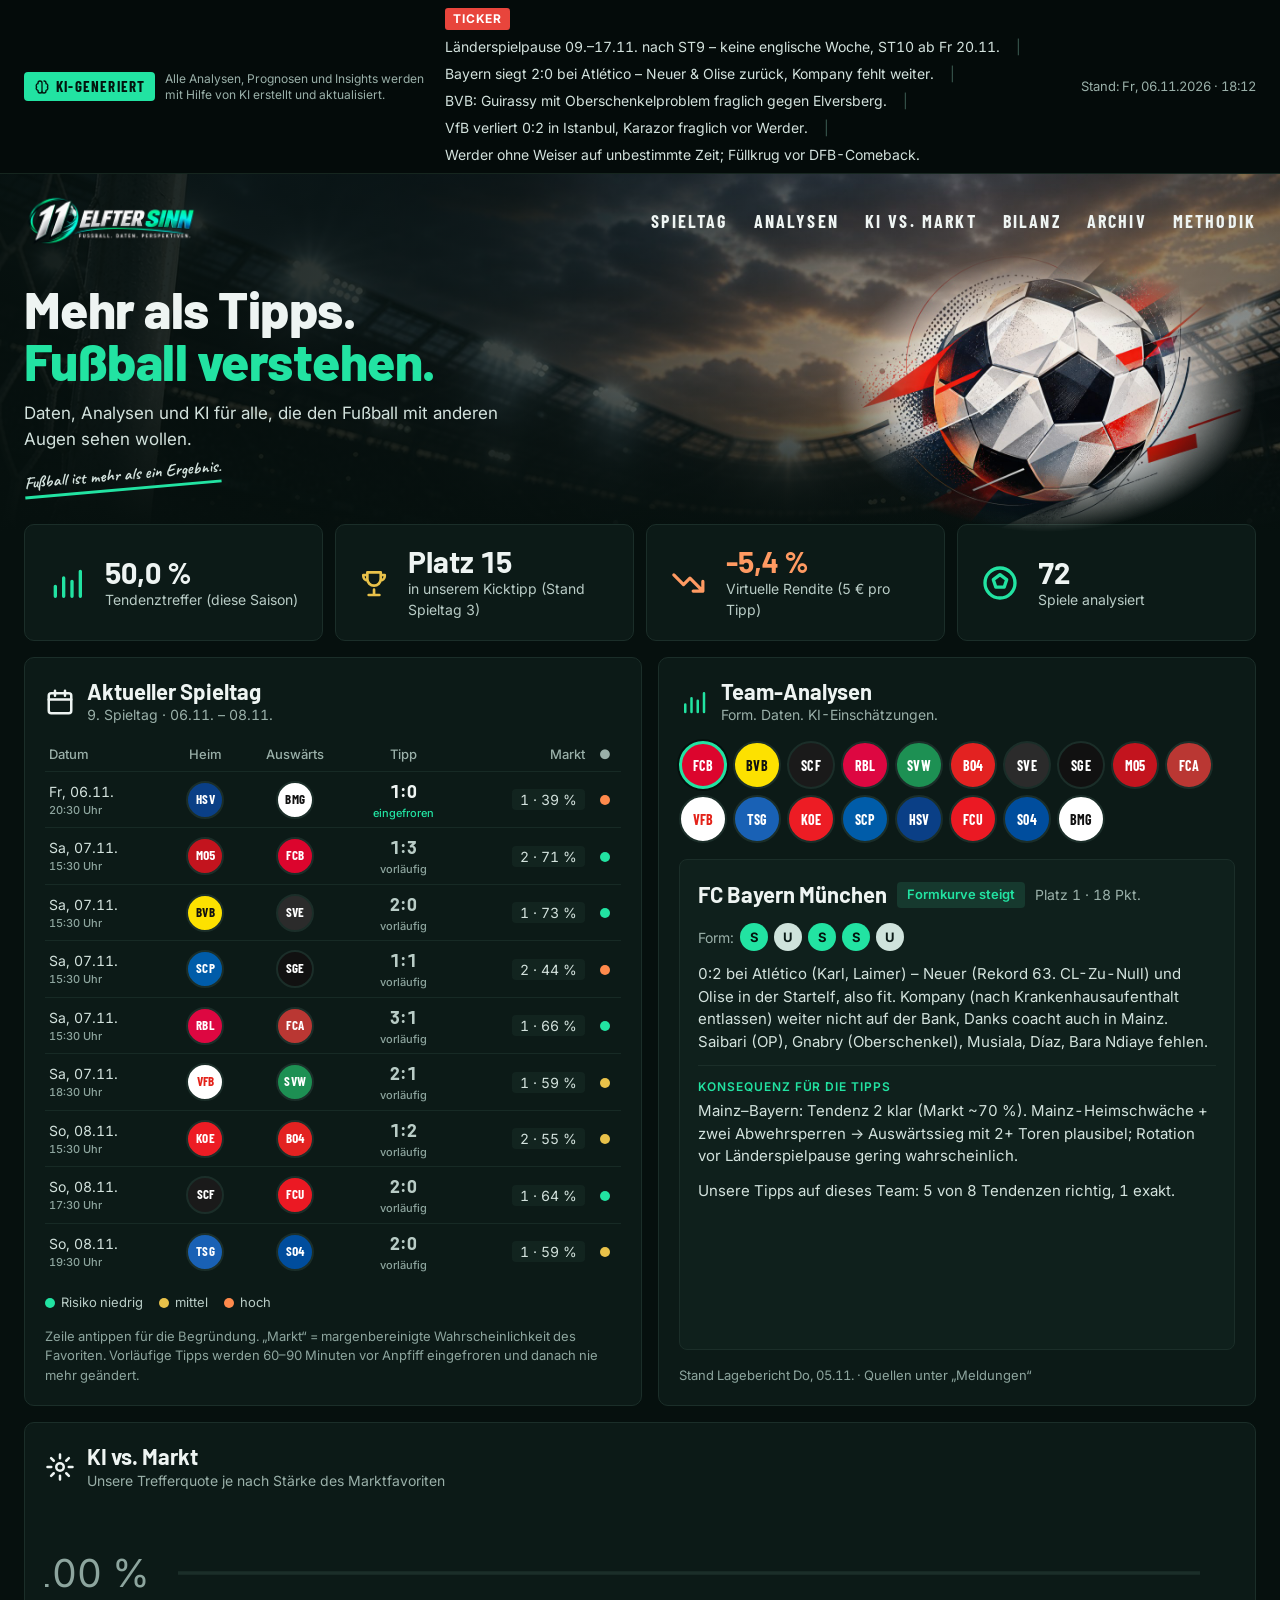
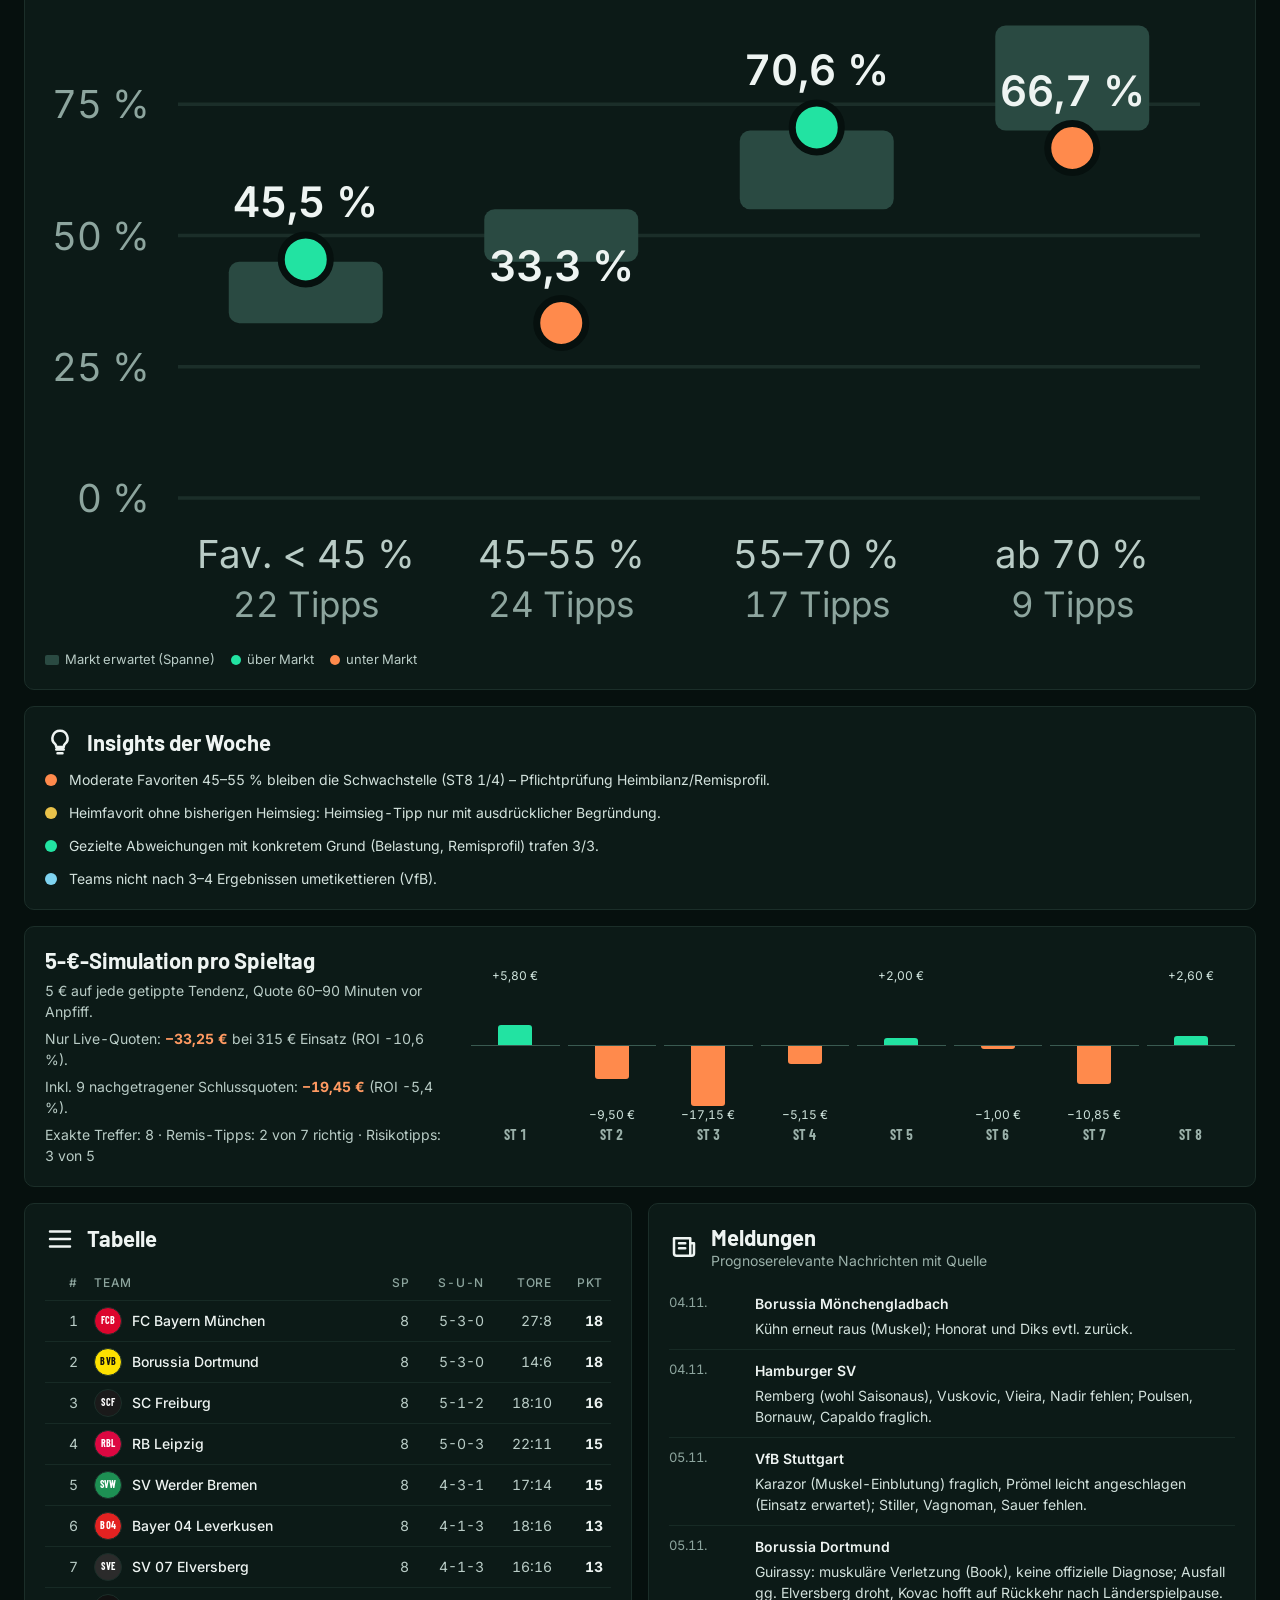
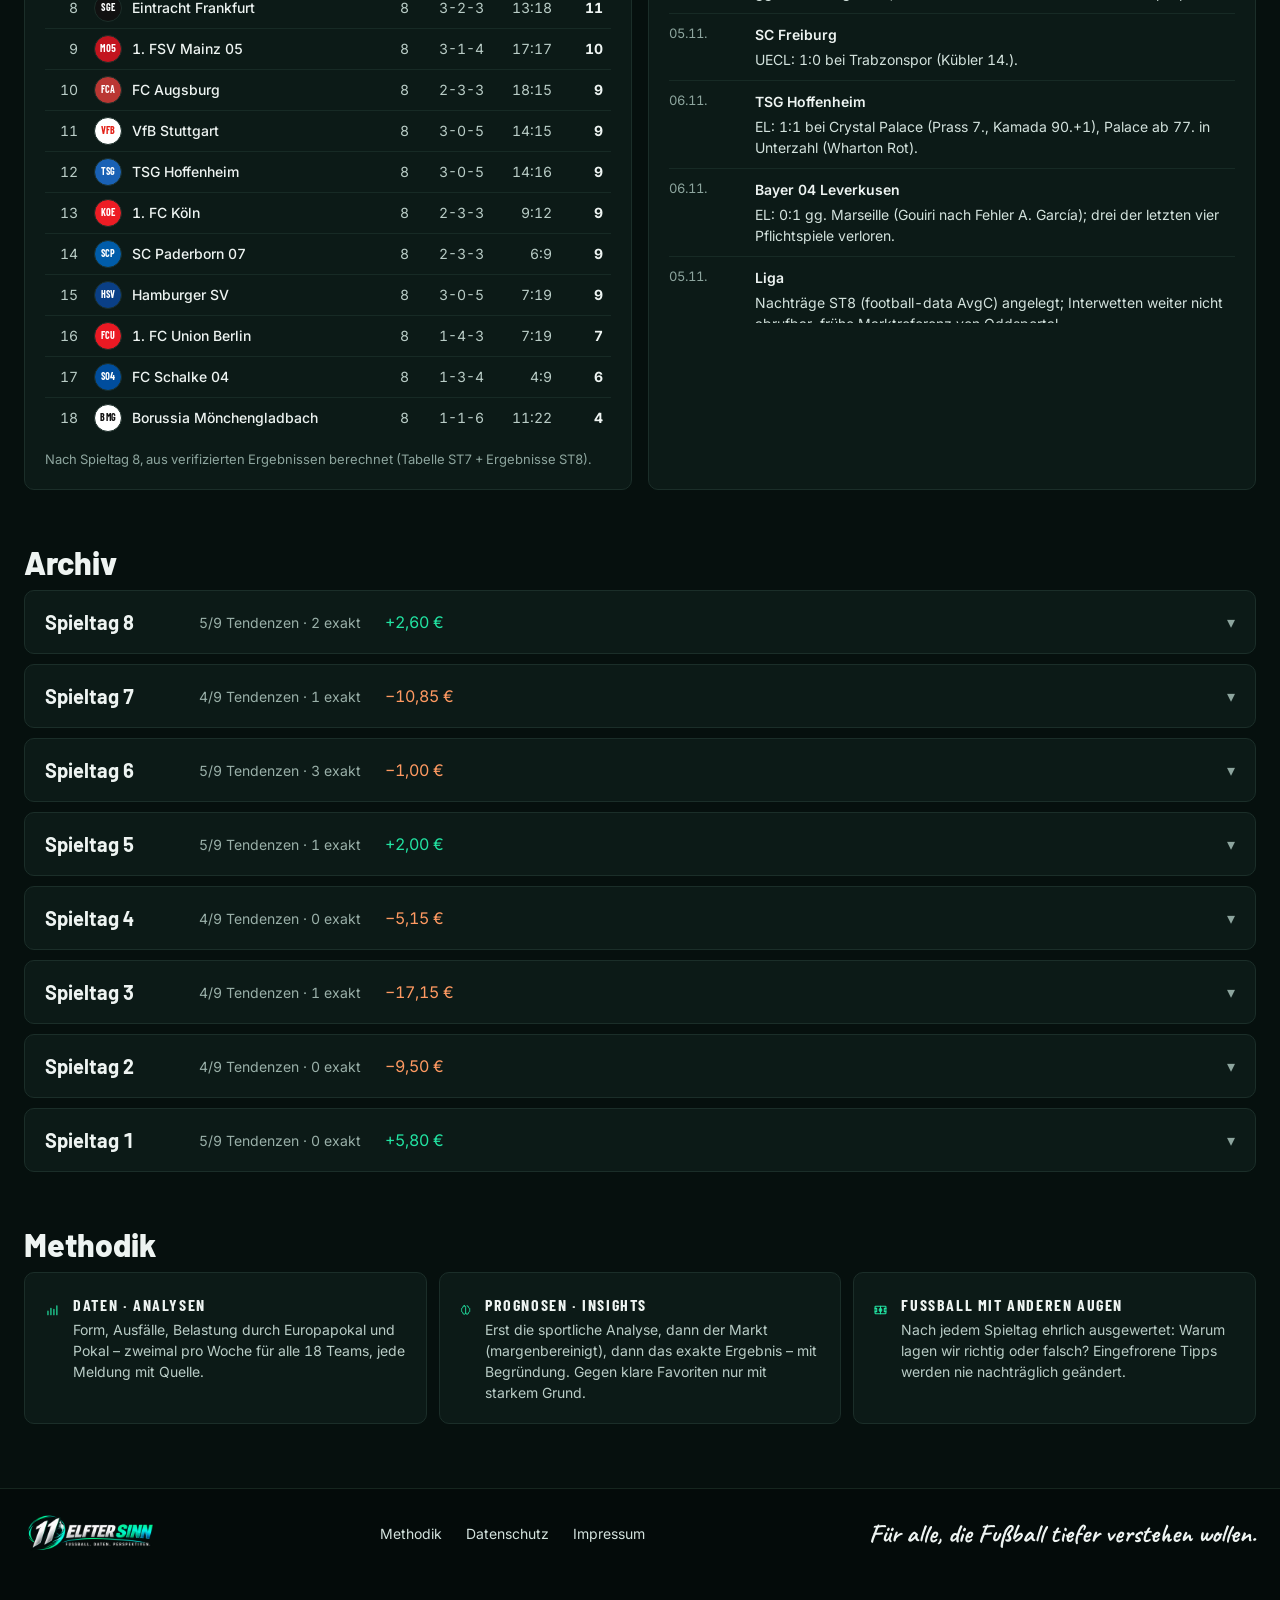
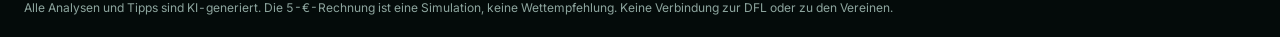
==== index.html @ 56cbcf33 "ELFTER SINN: erste Version der Webseite Statische Seite (index.html, css, js, assets), lädt data/akt" ====
<!doctype html>
<html lang="de">
<head>
  <meta charset="utf-8">
  <meta name="viewport" content="width=device-width, initial-scale=1">
  <title>ELFTER SINN – Fußball. Daten. Perspektiven.</title>
  <meta name="description" content="KI-Tipps für die Bundesliga mit offener Bilanz: sportliche Analyse, Marktcheck, ehrliche Auswertung nach jedem Spieltag.">
  <meta property="og:title" content="ELFTER SINN – Fußball. Daten. Perspektiven.">
  <meta property="og:description" content="Mehr als Tipps. Fußball verstehen.">
  <meta property="og:image" content="https://elftersinn.de/assets/header.jpg">
  <meta name="theme-color" content="#06100E">
  <link rel="icon" href="assets/icon.png">
  <link rel="preconnect" href="https://fonts.googleapis.com">
  <link rel="preconnect" href="https://fonts.gstatic.com" crossorigin>
  <link href="https://fonts.googleapis.com/css2?family=Barlow:wght@600;700;800&family=Barlow+Condensed:wght@600;700&family=Caveat:wght@700&family=Inter:wght@400;500;600;700&display=swap" rel="stylesheet">
  <link rel="stylesheet" href="css/style.css">
</head>
<body>

<div class="topbar">
  <div class="wrap">
    <div class="ki-badge">
      <b><svg width="16" height="16" viewBox="0 0 24 24" fill="none" stroke="currentColor" stroke-width="2" stroke-linecap="round" stroke-linejoin="round" aria-hidden="true"><path d="M9 3a3 3 0 0 0-3 3v1a3 3 0 0 0-2 5 3 3 0 0 0 2 5v1a3 3 0 0 0 6 0V6a3 3 0 0 0-3-3zM15 3a3 3 0 0 1 3 3v1a3 3 0 0 1 2 5 3 3 0 0 1-2 5v1a3 3 0 0 1-6 0"/></svg>KI-GENERIERT</b>
      <span>Alle Analysen, Prognosen und Insights werden mit Hilfe von KI erstellt und aktualisiert.</span>
    </div>
    <div class="ticker" id="ticker" aria-label="Ticker"><span class="ticker-label">TICKER</span></div>
    <span class="stand" id="stand"></span>
  </div>
</div>

<header class="hero" id="top">
  <div class="wrap">
    <div class="hero-top">
      <a href="#top" aria-label="ELFTER SINN Startseite"><img src="assets/logo.png" alt="ELFTER SINN – Fußball. Daten. Perspektiven." width="174" height="58"></a>
      <nav class="mainnav" aria-label="Hauptnavigation">
        <a href="#spieltag">SPIELTAG</a>
        <a href="#teams">ANALYSEN</a>
        <a href="#markt">KI VS. MARKT</a>
        <a href="#bilanz">BILANZ</a>
        <a href="#archiv">ARCHIV</a>
        <a href="#methode">METHODIK</a>
      </nav>
    </div>
    <div class="hero-main">
      <div class="hero-copy">
        <h1>Mehr als Tipps.<br><span>Fußball verstehen.</span></h1>
        <p>Daten, Analysen und KI für alle, die den Fußball mit anderen Augen sehen wollen.</p>
        <p class="hand">Fußball ist mehr als ein Ergebnis.</p>
      </div>
      <div class="hero-ball"><img src="assets/ball.jpg" alt="" width="420" height="280"></div>
    </div>
  </div>
</header>

<main class="wrap" id="app">
  <p class="loading">Daten werden geladen …</p>
</main>

<footer>
  <div class="wrap">
    <img src="assets/logo.png" alt="ELFTER SINN" width="132" height="44">
    <nav aria-label="Rechtliches">
      <a href="#methode">Methodik</a>
      <a href="datenschutz.html">Datenschutz</a>
      <a href="impressum.html">Impressum</a>
    </nav>
    <span class="claim">Für alle, die Fußball tiefer verstehen wollen.</span>
  </div>
  <div class="wrap disc">Alle Analysen und Tipps sind KI-generiert. Die 5-€-Rechnung ist eine Simulation, keine Wettempfehlung. Keine Verbindung zur DFL oder zu den Vereinen.</div>
</footer>

<script src="js/app.js"></script>
</body>
</html>
---- css/style.css ----
/* ELFTER SINN – Stylesheet */
:root {
  --bg: #06100E;
  --bg-deep: #040B0A;
  --panel: #0C1A17;
  --panel-2: #0F201C;
  --line: #1B2E29;
  --line-soft: #172A25;
  --text: #EEF4F2;
  --text-2: #D3E2DD;
  --text-3: #B9CCC6;
  --muted: #8DA59E;
  --mint: #22E3A2;
  --mint-soft: #7CF2CB;
  --orange: #FF9A62;
  --orange-bar: #FF8A4C;
  --gold: #E9C24A;
  --red: #E8453C;
  --radius: 10px;
  --max: 1360px;
  --f-display: "Barlow", system-ui, sans-serif;
  --f-cond: "Barlow Condensed", "Arial Narrow", sans-serif;
  --f-hand: "Caveat", cursive;
  --f-body: "Inter", system-ui, sans-serif;
}

* { box-sizing: border-box; }
html { scroll-behavior: smooth; }
body {
  margin: 0; background: var(--bg); color: var(--text);
  font-family: var(--f-body); font-size: 16px; line-height: 1.5;
  font-variant-numeric: tabular-nums;
  -webkit-font-smoothing: antialiased;
}
a { color: var(--mint); text-decoration: none; }
a:hover { color: var(--mint-soft); }
a:focus-visible, button:focus-visible { outline: 2px solid var(--mint); outline-offset: 2px; border-radius: 4px; }
img { max-width: 100%; }
.wrap { max-width: var(--max); margin: 0 auto; padding: 0 24px; }
.sr-only { position: absolute; width: 1px; height: 1px; overflow: hidden; clip: rect(0 0 0 0); white-space: nowrap; }

/* Top bar */
.topbar { background: var(--bg-deep); border-bottom: 1px solid #16261F; }
.topbar .wrap { padding-top: 8px; padding-bottom: 8px; display: flex; flex-wrap: wrap; align-items: center; gap: 10px 20px; }
.ki-badge { display: flex; align-items: center; gap: 10px; }
.ki-badge b { display: flex; align-items: center; gap: 6px; background: var(--mint); color: #03130D; font-family: var(--f-cond); font-weight: 700; font-size: 15px; letter-spacing: .08em; padding: 3px 10px; border-radius: 4px; }
.ki-badge span { font-size: 12px; color: #9AB0A9; max-width: 260px; line-height: 1.3; }
.ticker { flex: 1 1 500px; min-width: 0; display: flex; flex-wrap: wrap; align-items: center; gap: 6px 16px; font-size: 14px; color: var(--text-2); }
.ticker-label { background: var(--red); color: #fff; font-weight: 700; font-size: 12px; letter-spacing: .06em; padding: 2px 8px; border-radius: 3px; }
.ticker .sep { color: #3A5A51; }
.stand { font-size: 13px; color: #9AB0A9; }

/* Hero */
.hero {
  background-image:
    linear-gradient(90deg, rgba(6,16,14,.95) 0%, rgba(6,16,14,.78) 40%, rgba(6,16,14,.35) 75%, rgba(6,16,14,.5) 100%),
    linear-gradient(0deg, #06100E 0%, rgba(6,16,14,0) 45%),
    url("../assets/header.jpg");
  background-size: cover; background-position: center 35%;
}
.hero .wrap { padding-top: 18px; padding-bottom: 28px; display: flex; flex-direction: column; gap: 20px; }
.hero-top { display: flex; flex-wrap: wrap; justify-content: space-between; align-items: center; gap: 16px; }
.hero-top img { height: 58px; width: auto; display: block; }
.mainnav { display: flex; flex-wrap: wrap; gap: 4px 26px; font-family: var(--f-cond); font-weight: 700; font-size: 18px; letter-spacing: .12em; }
.mainnav a { color: var(--text); padding: 10px 0; }
.mainnav a:hover { color: var(--mint); }
.hero-main { display: flex; flex-wrap: wrap; justify-content: space-between; align-items: center; gap: 24px; }
.hero-copy { flex: 1 1 520px; min-width: 0; display: flex; flex-direction: column; gap: 14px; }
.hero h1 { margin: 0; font-family: var(--f-display); font-weight: 800; font-size: clamp(36px, 4vw, 54px); line-height: 1.02; letter-spacing: -.01em; }
.hero h1 span { color: var(--mint); }
.hero-copy p { margin: 0; max-width: 520px; font-size: 17px; color: var(--text-2); }
.hand { margin: 8px 0 0 6px; align-self: flex-start; font-family: var(--f-hand); font-weight: 700; font-size: 30px; line-height: 1.05; color: #fff; transform: rotate(-5deg); border-bottom: 3px solid var(--mint); padding-bottom: 4px; }
.hero-ball { flex: 0 1 420px; min-width: 240px; display: flex; justify-content: flex-end; margin: -18px 0 -28px; }
.hero-ball img {
  width: 100%; max-width: 420px; height: auto; display: block; opacity: .9;
  -webkit-mask-image: radial-gradient(ellipse 50% 50% at 50% 50%, #000 55%, transparent 100%);
  mask-image: radial-gradient(ellipse 50% 50% at 50% 50%, #000 55%, transparent 100%);
}

/* Layout */
main.wrap { padding-bottom: 64px; display: flex; flex-direction: column; gap: 16px; }
.panel { background: var(--panel); border: 1px solid var(--line); border-radius: var(--radius); padding: 20px; }
.panel-head { display: flex; justify-content: space-between; align-items: flex-start; gap: 12px; }
.panel-title { display: flex; gap: 12px; align-items: center; }
.panel-title svg { flex-shrink: 0; }
.panel h2 { margin: 0; font-family: var(--f-display); font-weight: 700; font-size: 22px; line-height: 1.2; }
.sub { font-size: 14px; color: #9AB0A9; }
.note { margin: 0; font-size: 13px; color: var(--muted); }
.section-title { margin: 32px 0 4px; font-family: var(--f-display); font-weight: 800; font-size: 32px; }

/* KPIs */
.kpis { display: grid; grid-template-columns: repeat(auto-fit, minmax(240px, 1fr)); gap: 12px; margin-top: -8px; }
.kpi { display: flex; gap: 18px; align-items: center; padding: 20px 22px; }
.kpi-val { font-family: var(--f-display); font-weight: 700; font-size: 30px; line-height: 1.1; }
.kpi-lbl { font-size: 14px; color: var(--text-3); }
.neg { color: var(--orange); }
.pos { color: var(--mint); }

/* Three columns */
.cols { display: flex; flex-wrap: wrap; gap: 16px; align-items: stretch; }
.col-spieltag { flex: 1 1 440px; min-width: 0; display: flex; flex-direction: column; gap: 14px; }
.col-teams { flex: 1 1 420px; min-width: 0; display: flex; flex-direction: column; gap: 16px; }
.col-right { flex: 1 1 360px; min-width: 0; display: flex; flex-direction: column; gap: 16px; }

/* Team circles */
.crest {
  display: inline-flex; align-items: center; justify-content: center; flex-shrink: 0;
  width: 38px; height: 38px; border-radius: 50%; border: 2px solid var(--line);
  font-family: var(--f-cond); font-weight: 700; font-size: 13px; letter-spacing: .02em;
}
.crest.lg { width: 48px; height: 48px; font-size: 14px; }

/* Matches table */
.scroll { overflow-x: auto; position: relative; }
table { width: 100%; border-collapse: collapse; }
.matches { font-size: 14px; min-width: 400px; }
.matches th { color: #9AB0A9; font-size: 13px; font-weight: 500; padding: 6px 4px; }
.matches td { padding: 6px 4px; border-top: 1px solid var(--line-soft); }
.matches tr.row { cursor: pointer; }
.matches tr.row:hover td { background: #10221D; }
.matches tr.open td { background: #10221D; }
.c { text-align: center; } .r { text-align: right; } .l { text-align: left; }
.date { color: var(--text-2); white-space: nowrap; }
.tip { font-family: var(--f-display); font-weight: 700; font-size: 18px; white-space: nowrap; }
.tip.pre { color: var(--text-3); }
.tip.none { color: #4F6E66; }
.tip-state { display: block; font-family: var(--f-body); font-size: 11px; font-weight: 500; color: var(--muted); }
.tip-state.final { color: var(--mint); }
.mkt { background: #12241F; border-radius: 4px; padding: 2px 8px; color: var(--text-2); white-space: nowrap; }
.risk { display: inline-block; width: 10px; height: 10px; border-radius: 50%; }
.risk.low { background: var(--mint); } .risk.medium { background: var(--gold); } .risk.high { background: var(--orange-bar); }
.hit { font-size: 12px; font-weight: 600; padding: 1px 6px; border-radius: 3px; }
.hit.yes { background: #16392E; color: var(--mint); } .hit.no { background: #3A2318; color: var(--orange); } .hit.exact { background: var(--mint); color: #03130D; }
.res { color: var(--text); font-weight: 600; }
.detail td { padding: 0 0 6px; border-top: 0; }
.detail-box { background: var(--panel-2); border: 1px solid var(--line); border-radius: 8px; padding: 14px 16px; display: grid; gap: 10px; font-size: 14px; color: var(--text-2); }
.detail-box h4 { margin: 0 0 2px; font-size: 12px; font-weight: 600; letter-spacing: .08em; text-transform: uppercase; color: var(--mint); }
.detail-box ul { margin: 0; padding-left: 18px; }
.detail-box p { margin: 0; }
.detail-grid { display: grid; grid-template-columns: repeat(auto-fit, minmax(200px, 1fr)); gap: 12px; }
.legend { display: flex; flex-wrap: wrap; gap: 6px 16px; font-size: 13px; color: var(--text-3); align-items: center; }
.legend span { display: inline-flex; align-items: center; gap: 6px; }

/* Team analyses */
.picker { display: flex; flex-wrap: wrap; gap: 6px; }
.picker button { padding: 0; cursor: pointer; border: 2px solid var(--line); }
.picker button[aria-pressed="true"] { border: 3px solid var(--mint); box-shadow: 0 0 0 2px var(--bg); }
.team-card { background: var(--panel-2); border: 1px solid var(--line); border-radius: 8px; padding: 18px; display: flex; flex-direction: column; gap: 12px; flex-grow: 1; }
.team-card h3 { margin: 0; font-family: var(--f-display); font-weight: 700; font-size: 22px; }
.team-head { display: flex; flex-wrap: wrap; align-items: center; gap: 10px; }
.status { font-size: 13px; font-weight: 600; padding: 3px 10px; border-radius: 4px; }
.status.stronger { background: #16392E; color: var(--mint); }
.status.weaker { background: #3A2318; color: var(--orange); }
.status.stable { background: #1C2F2A; color: #CFE3DC; }
.team-card p { margin: 0; font-size: 15px; color: var(--text-2); }
.cons { border-top: 1px solid var(--line); padding-top: 12px; }
.kicker { font-size: 12px; font-weight: 600; letter-spacing: .08em; text-transform: uppercase; color: var(--mint); }
.form { display: flex; gap: 6px; align-items: center; flex-wrap: wrap; }
.form b { display: inline-flex; align-items: center; justify-content: center; width: 28px; height: 28px; border-radius: 50%; font-size: 13px; font-weight: 700; }
.form .W { background: var(--mint); color: #03130D; }
.form .D { background: #CFE3DC; color: #0C1A17; }
.form .L { background: var(--orange-bar); color: #2A1208; }

/* Insights */
.insight { display: flex; gap: 12px; align-items: flex-start; font-size: 14px; color: var(--text-2); }
.insight i { width: 12px; height: 12px; border-radius: 50%; flex-shrink: 0; margin-top: 5px; }

/* Bilanz */
.bilanz { display: flex; flex-wrap: wrap; gap: 24px; align-items: center; }
.bilanz-text { flex: 1 1 280px; min-width: 0; display: flex; flex-direction: column; gap: 6px; }
.bilanz-text p { margin: 0; font-size: 14px; color: var(--text-3); }
.bars { flex: 2 1 520px; min-width: 0; display: grid; gap: 8px; align-items: end; }
.bar { display: flex; flex-direction: column; align-items: center; }
.bar .lbl { font-size: 12px; color: #CFE3DC; height: 18px; white-space: nowrap; }
.bar .half { height: 60px; width: 100%; display: flex; justify-content: center; }
.bar .up { align-items: flex-end; } .bar .down { align-items: flex-start; }
.bar .up span { display: block; width: 60%; max-width: 34px; background: var(--mint); border-radius: 3px 3px 0 0; }
.bar .down span { display: block; width: 60%; max-width: 34px; background: var(--orange-bar); border-radius: 0 0 3px 3px; }
.bar .axis { height: 1px; width: 100%; background: #3A5A51; }
.bar .md { font-family: var(--f-cond); font-weight: 700; font-size: 14px; color: #9AB0A9; }

/* Tabelle + Meldungen */
.split { display: flex; flex-wrap: wrap; gap: 16px; }
.split > * { flex: 1 1 480px; min-width: 0; }
.league { font-size: 14px; min-width: 440px; }
.league th { color: var(--muted); font-size: 12px; text-transform: uppercase; letter-spacing: .06em; font-weight: 500; padding: 8px; }
.league td { padding: 6px 8px; border-top: 1px solid var(--line-soft); color: var(--text-3); }
.league td.team { color: var(--text); font-weight: 500; }
.league td.team span { display: inline-flex; align-items: center; gap: 10px; }
.league td.pts { color: var(--text); font-weight: 700; }
.league .crest { width: 28px; height: 28px; font-size: 10px; border-width: 1px; }
.news { display: flex; flex-direction: column; gap: 0; max-height: 640px; overflow-y: auto; }
.news-item { padding: 10px 0; border-top: 1px solid var(--line-soft); display: grid; grid-template-columns: 74px 1fr; gap: 4px 12px; font-size: 14px; }
.news-item:first-child { border-top: 0; }
.news-item time { color: var(--muted); font-size: 13px; }
.news-item .t { font-weight: 600; color: var(--text); }
.news-item p { margin: 0; color: var(--text-2); grid-column: 2; }
.news-item a { grid-column: 2; font-size: 12px; overflow-wrap: anywhere; }

/* Archiv */
.archive { display: flex; flex-direction: column; gap: 10px; }
.archive details { background: var(--panel); border: 1px solid var(--line); border-radius: var(--radius); }
.archive summary { cursor: pointer; list-style: none; padding: 16px 20px; display: flex; flex-wrap: wrap; gap: 8px 24px; align-items: center; }
.archive summary::-webkit-details-marker { display: none; }
.archive summary b { font-family: var(--f-display); font-size: 20px; min-width: 130px; }
.archive summary .chev { margin-left: auto; color: var(--muted); transition: transform .2s; }
.archive details[open] .chev { transform: rotate(180deg); }
.archive .inner { padding: 0 20px 18px; display: flex; flex-direction: column; gap: 14px; }
.archive .learn { margin: 0; padding-left: 18px; font-size: 14px; color: var(--text-2); }

/* Methode */
.method { display: grid; grid-template-columns: repeat(auto-fit, minmax(240px, 1fr)); gap: 12px; }
.method .panel { display: flex; gap: 14px; align-items: flex-start; }
.method .k { font-family: var(--f-cond); font-weight: 700; font-size: 16px; letter-spacing: .1em; }
.method p { margin: 2px 0 0; font-size: 14px; color: var(--text-3); }

/* Footer */
footer { border-top: 1px solid #16261F; background: var(--bg-deep); }
footer .wrap { padding-top: 22px; padding-bottom: 22px; display: flex; flex-wrap: wrap; gap: 18px; justify-content: space-between; align-items: center; }
footer img { height: 44px; width: auto; display: block; }
footer nav { display: flex; flex-wrap: wrap; gap: 6px 24px; font-size: 14px; }
footer nav a { color: var(--text-2); }
footer .claim { font-family: var(--f-hand); font-weight: 700; font-size: 26px; }
footer .disc { font-size: 12px; color: var(--muted); padding-bottom: 20px; }

.loading, .error { padding: 40px; text-align: center; color: var(--muted); }

/* Unterseiten */
.page { max-width: 820px; margin: 0 auto; padding: 40px 24px 80px; }
.page h1 { font-family: var(--f-display); font-weight: 800; font-size: 40px; margin: 24px 0 16px; }
.page h2 { font-family: var(--f-display); font-size: 22px; margin: 28px 0 8px; }
.page p, .page li { color: var(--text-2); }
.placeholder { background: #3A2318; color: var(--orange); padding: 1px 6px; border-radius: 3px; }

@media (max-width: 640px) {
  .hero-ball { display: none; }
  .hand { font-size: 24px; }
  .kpi-val { font-size: 26px; }
  .news-item { grid-template-columns: 1fr; }
  .news-item p, .news-item a { grid-column: 1; }
  .bar .lbl { font-size: 9px; }
  .bars { gap: 3px; }
  .ticker .more, .ki-badge span { display: none; }
  .mainnav { font-size: 15px; gap: 0 16px; letter-spacing: .08em; }
  .mainnav a { padding: 8px 0; }
  .hero-top img { height: 46px; }
}
@media (prefers-reduced-motion: reduce) { html { scroll-behavior: auto; } }
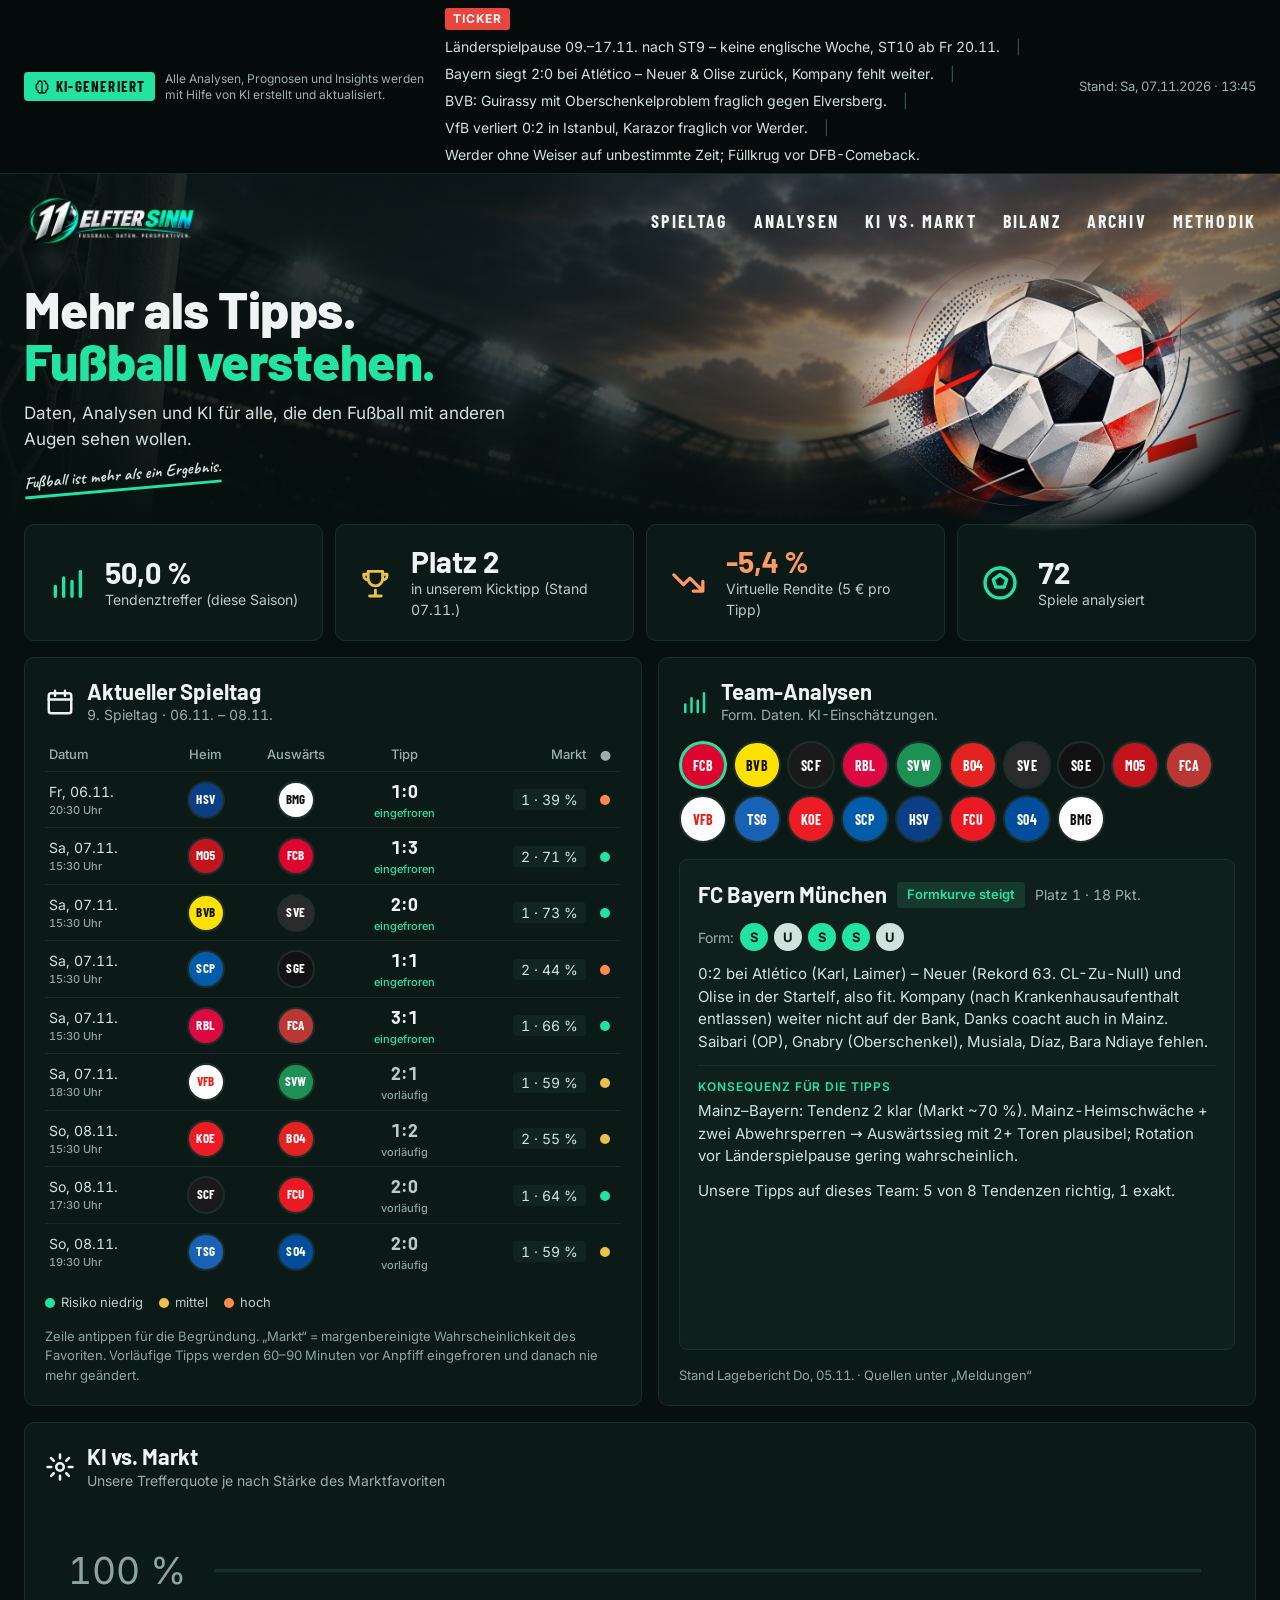
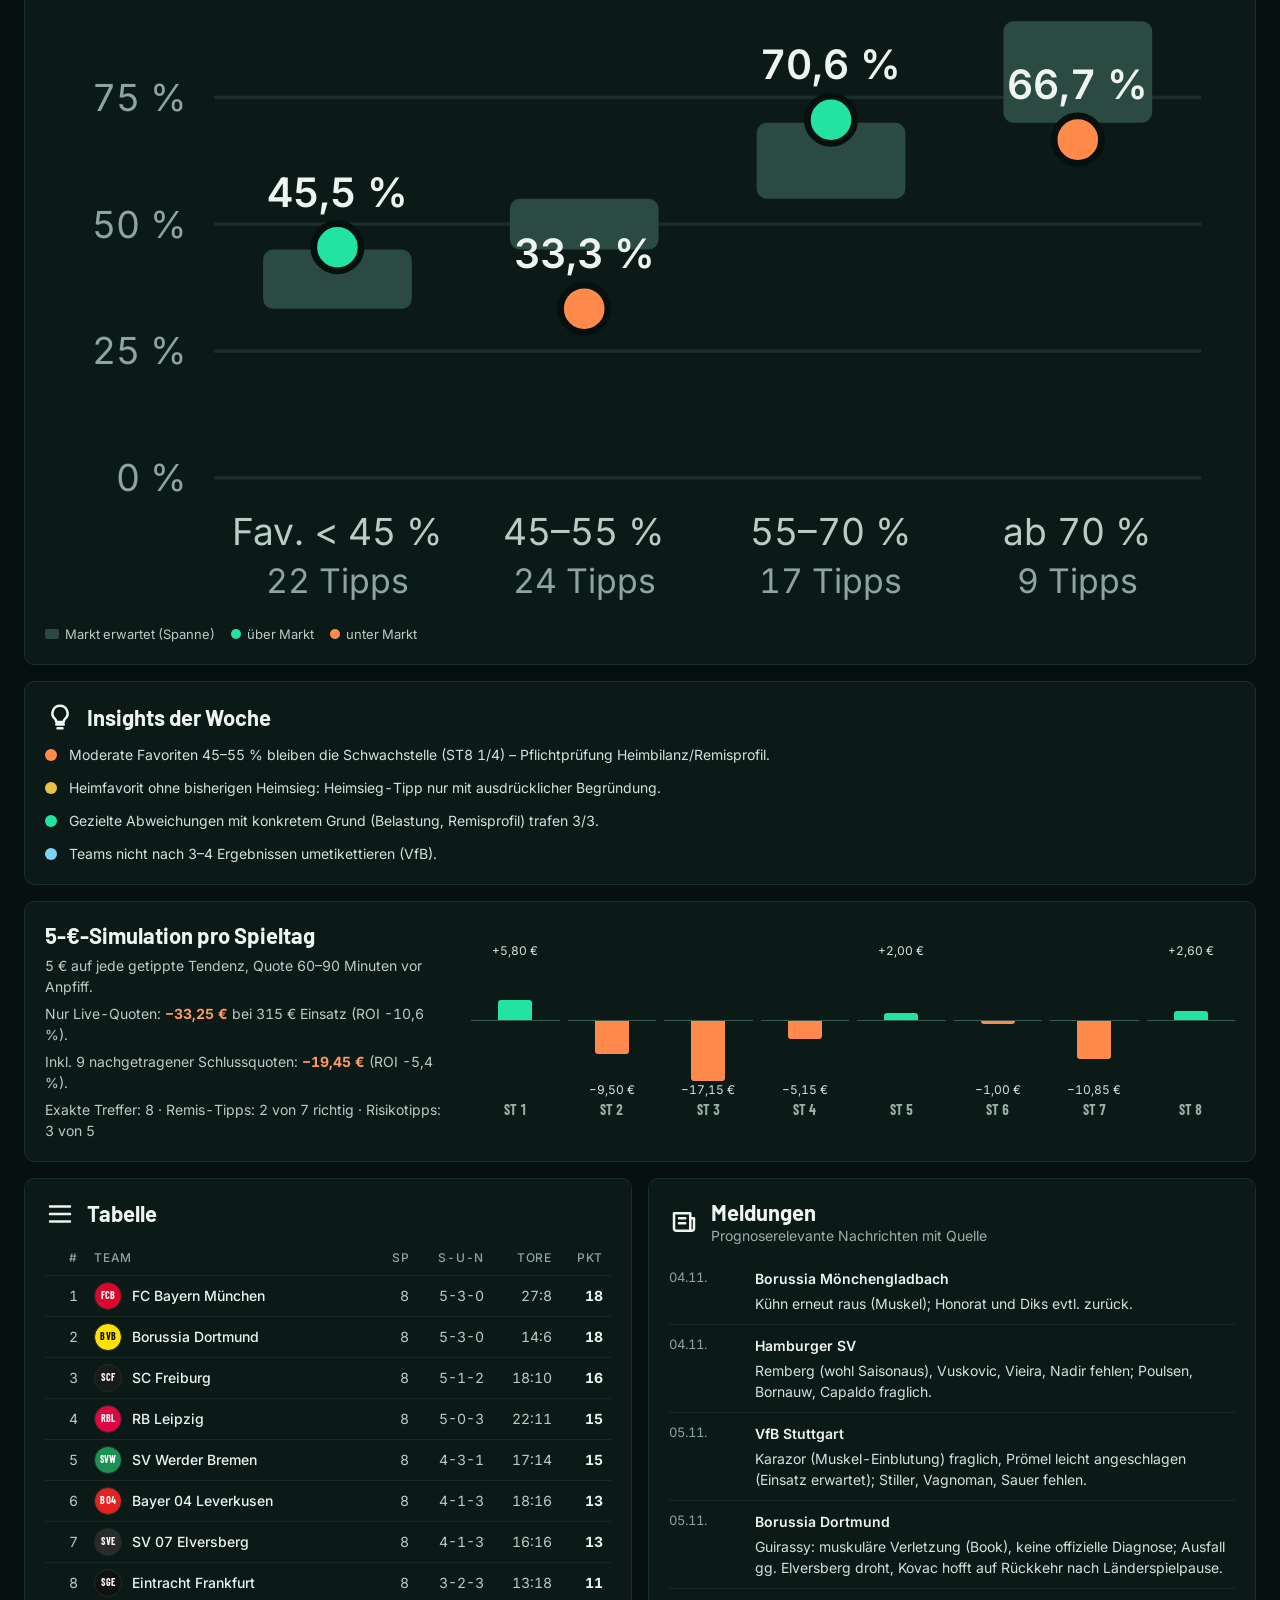
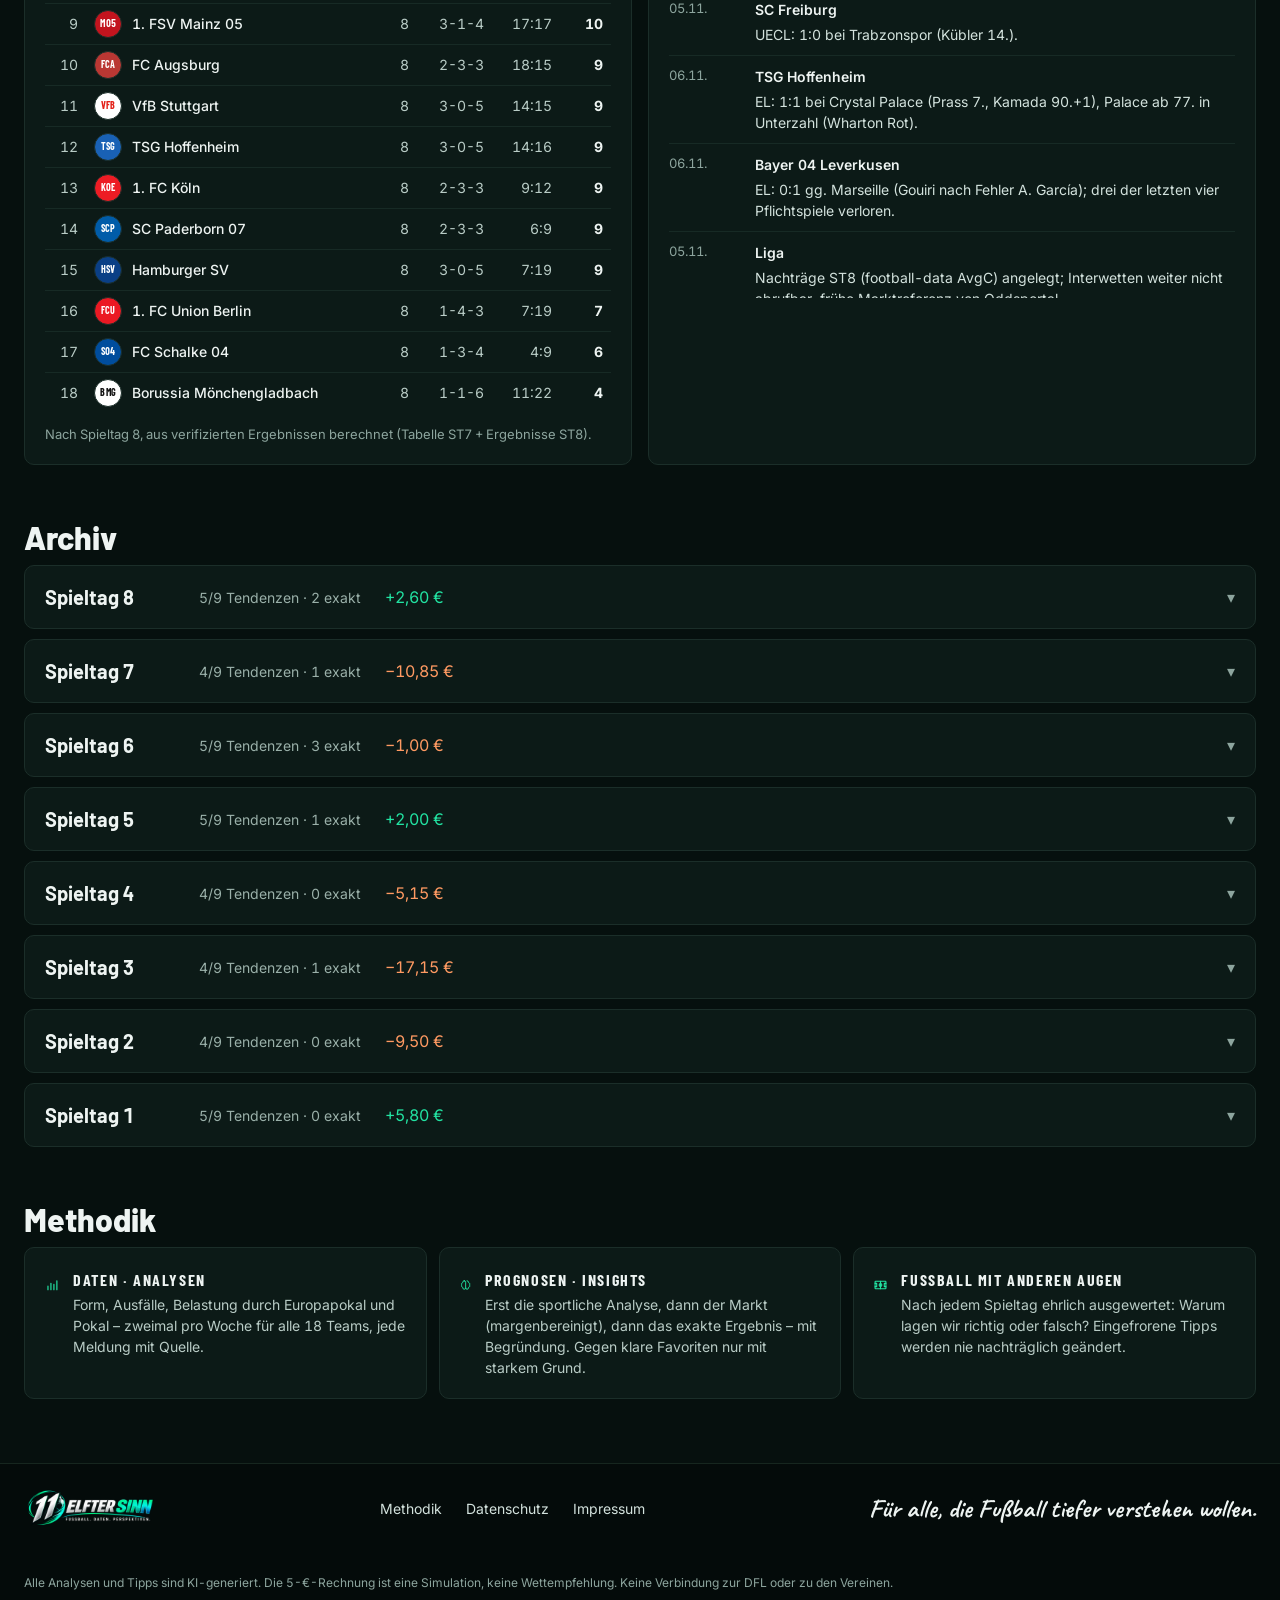
==== commit bc6fc5f7: "Impressum ausgefüllt, Schriften lokal, Kicktipp Platz 2 - Impressum und Datenschutz mit echten Angab" ====
--- a/index.html
+++ b/index.html
@@ -10,9 +10,6 @@
   <meta property="og:image" content="https://elftersinn.de/assets/header.jpg">
   <meta name="theme-color" content="#06100E">
   <link rel="icon" href="assets/icon.png">
-  <link rel="preconnect" href="https://fonts.googleapis.com">
-  <link rel="preconnect" href="https://fonts.gstatic.com" crossorigin>
-  <link href="https://fonts.googleapis.com/css2?family=Barlow:wght@600;700;800&family=Barlow+Condensed:wght@600;700&family=Caveat:wght@700&family=Inter:wght@400;500;600;700&display=swap" rel="stylesheet">
   <link rel="stylesheet" href="css/style.css">
 </head>
 <body>
--- a/css/style.css
+++ b/css/style.css
@@ -1,3 +1,14 @@
+/* Schriften lokal eingebunden (SIL Open Font License) – keine Verbindung zu Google */
+@font-face{font-family:"Barlow";font-style:normal;font-weight:600;font-display:swap;src:url("../fonts/barlow-latin-600-normal.woff2") format("woff2")}
+@font-face{font-family:"Barlow";font-style:normal;font-weight:700;font-display:swap;src:url("../fonts/barlow-latin-700-normal.woff2") format("woff2")}
+@font-face{font-family:"Barlow";font-style:normal;font-weight:800;font-display:swap;src:url("../fonts/barlow-latin-800-normal.woff2") format("woff2")}
+@font-face{font-family:"Barlow Condensed";font-style:normal;font-weight:600;font-display:swap;src:url("../fonts/barlow-condensed-latin-600-normal.woff2") format("woff2")}
+@font-face{font-family:"Barlow Condensed";font-style:normal;font-weight:700;font-display:swap;src:url("../fonts/barlow-condensed-latin-700-normal.woff2") format("woff2")}
+@font-face{font-family:"Caveat";font-style:normal;font-weight:700;font-display:swap;src:url("../fonts/caveat-latin-700-normal.woff2") format("woff2")}
+@font-face{font-family:"Inter";font-style:normal;font-weight:400;font-display:swap;src:url("../fonts/inter-latin-400-normal.woff2") format("woff2")}
+@font-face{font-family:"Inter";font-style:normal;font-weight:500;font-display:swap;src:url("../fonts/inter-latin-500-normal.woff2") format("woff2")}
+@font-face{font-family:"Inter";font-style:normal;font-weight:600;font-display:swap;src:url("../fonts/inter-latin-600-normal.woff2") format("woff2")}
+@font-face{font-family:"Inter";font-style:normal;font-weight:700;font-display:swap;src:url("../fonts/inter-latin-700-normal.woff2") format("woff2")}
 /* ELFTER SINN – Stylesheet */
 :root {
   --bg: #06100E;
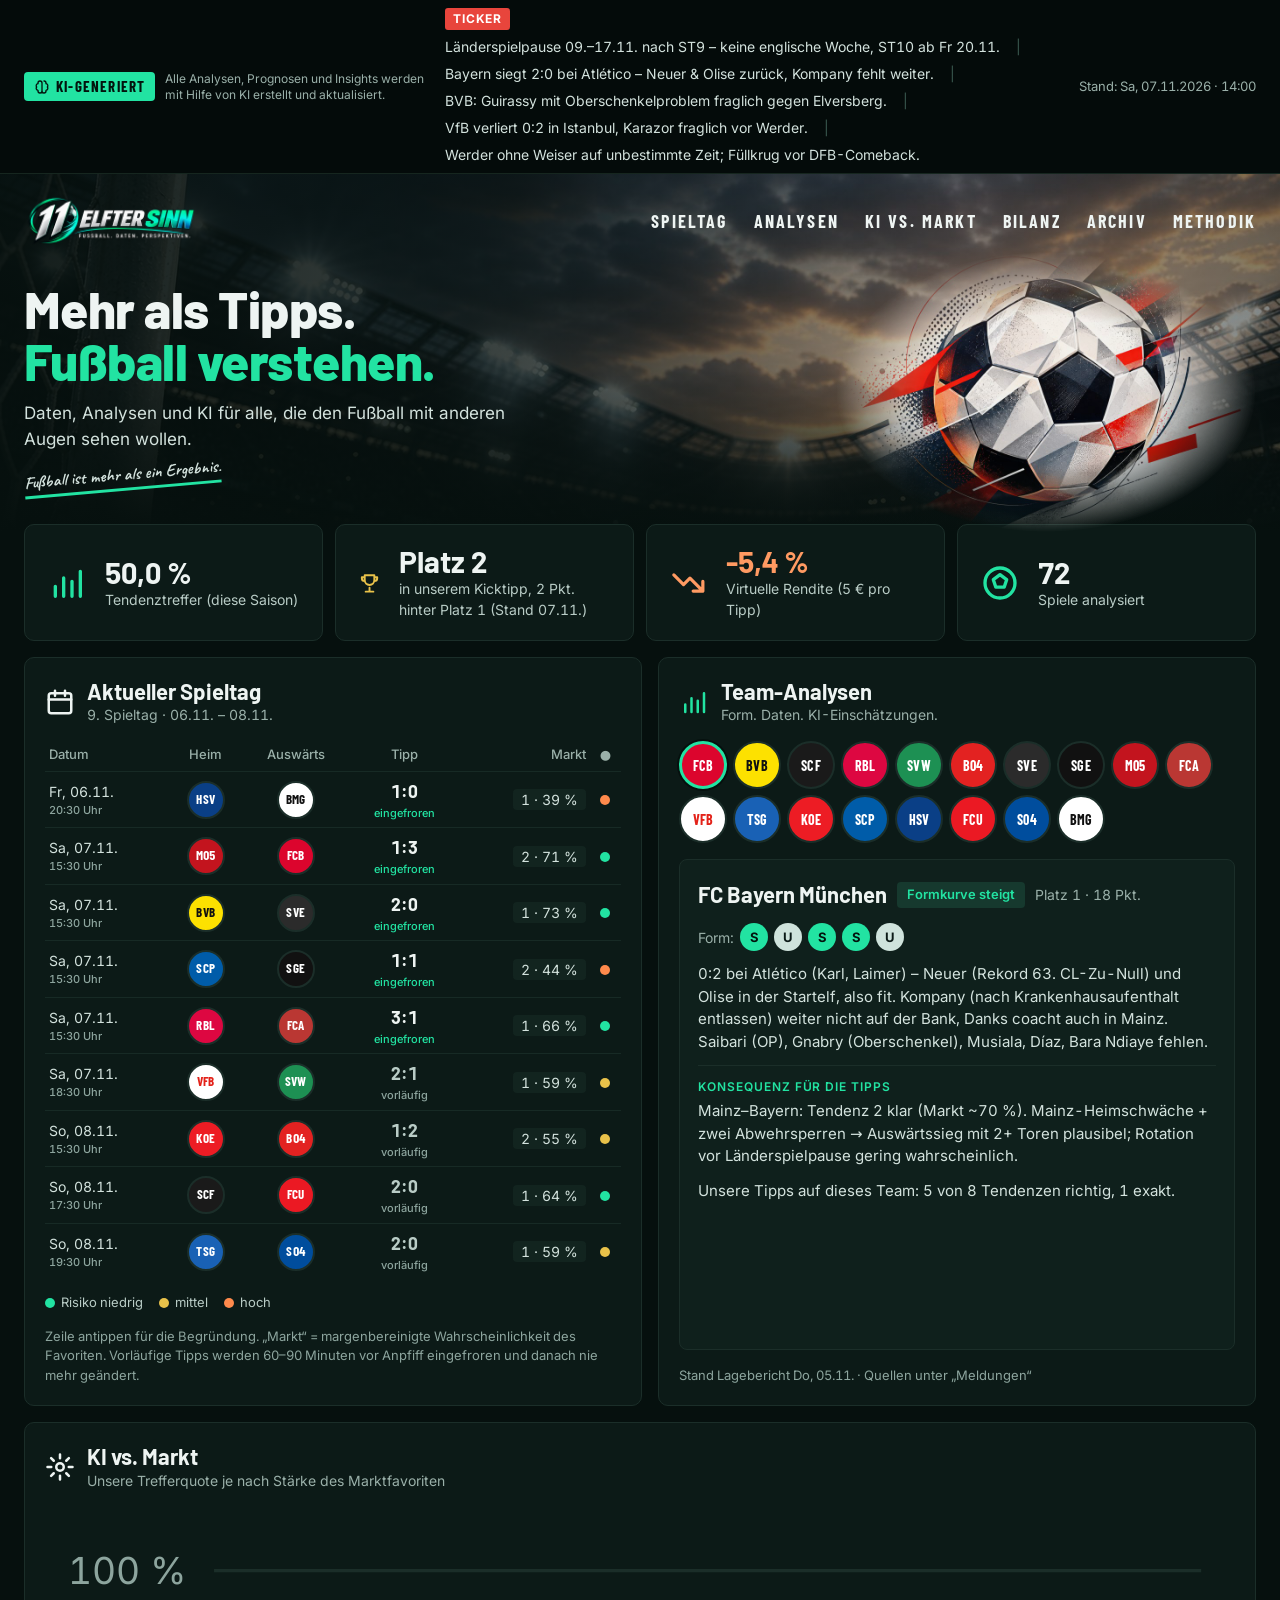
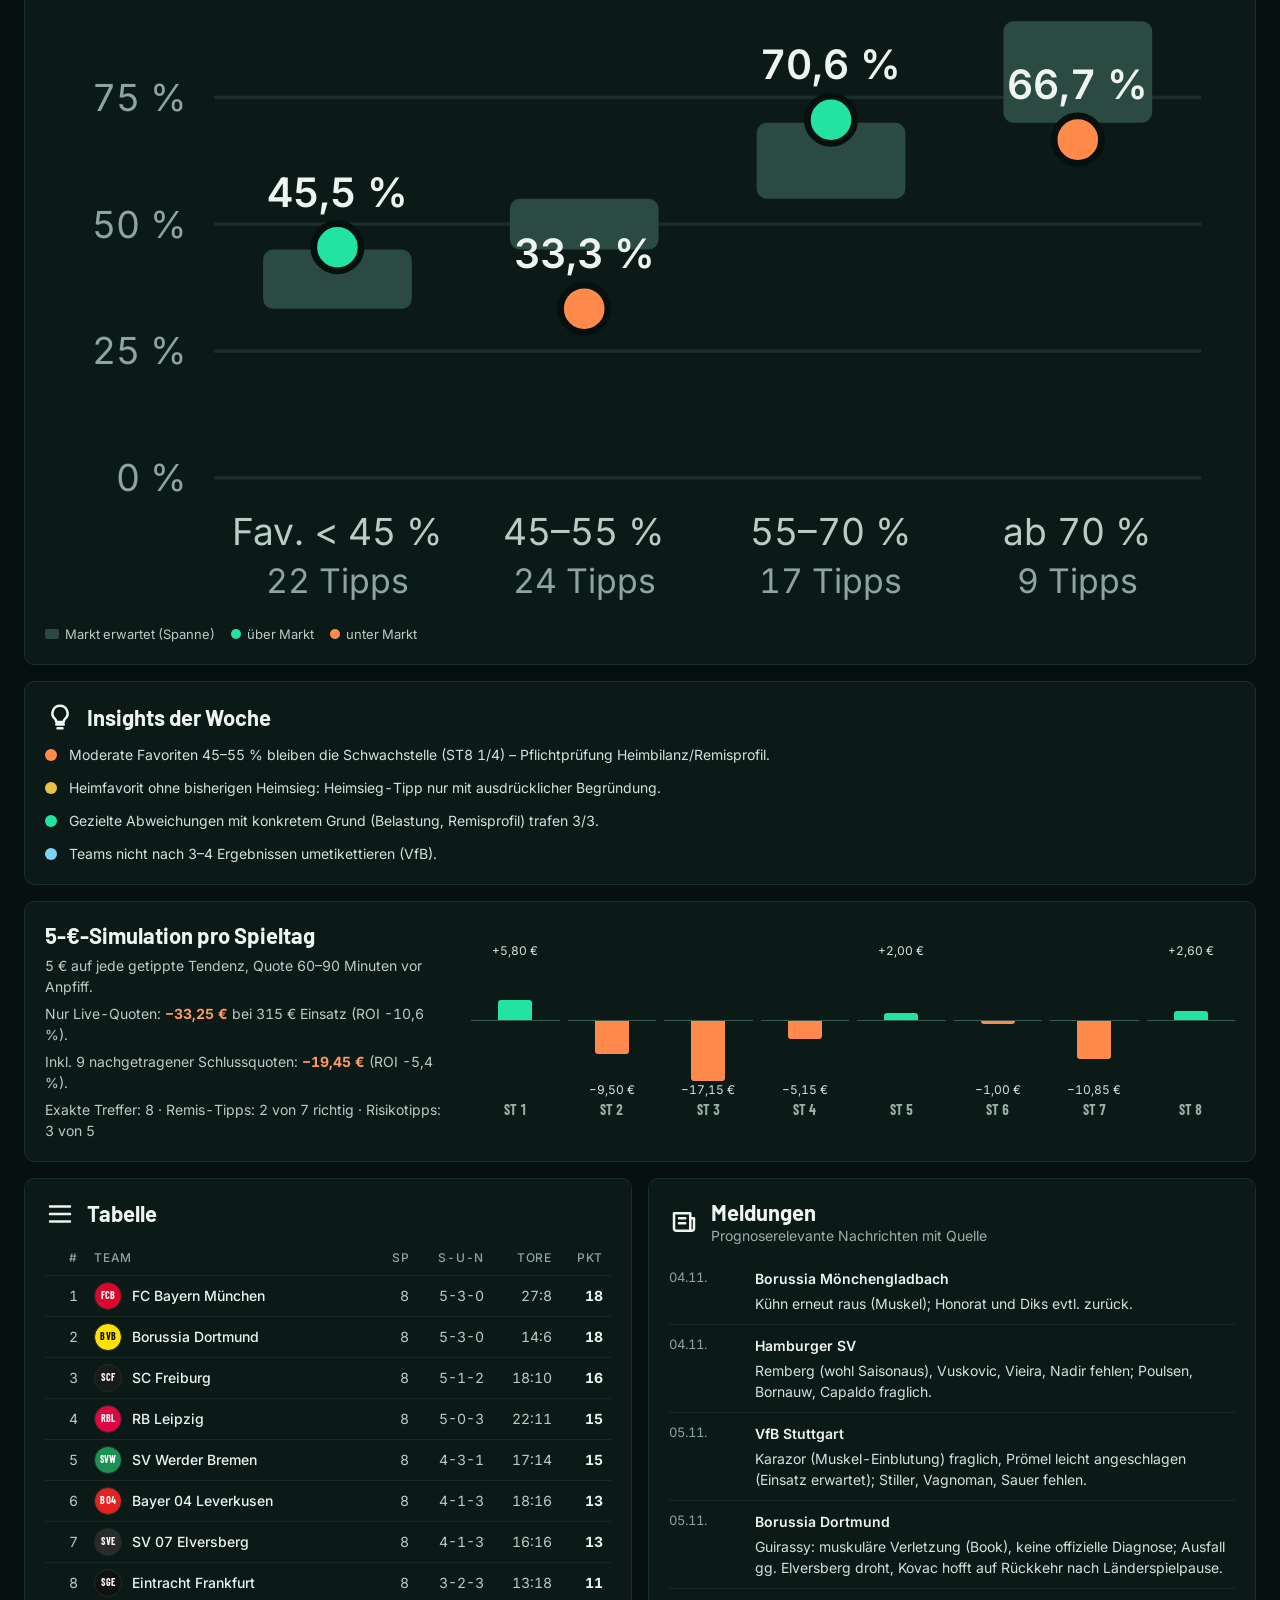
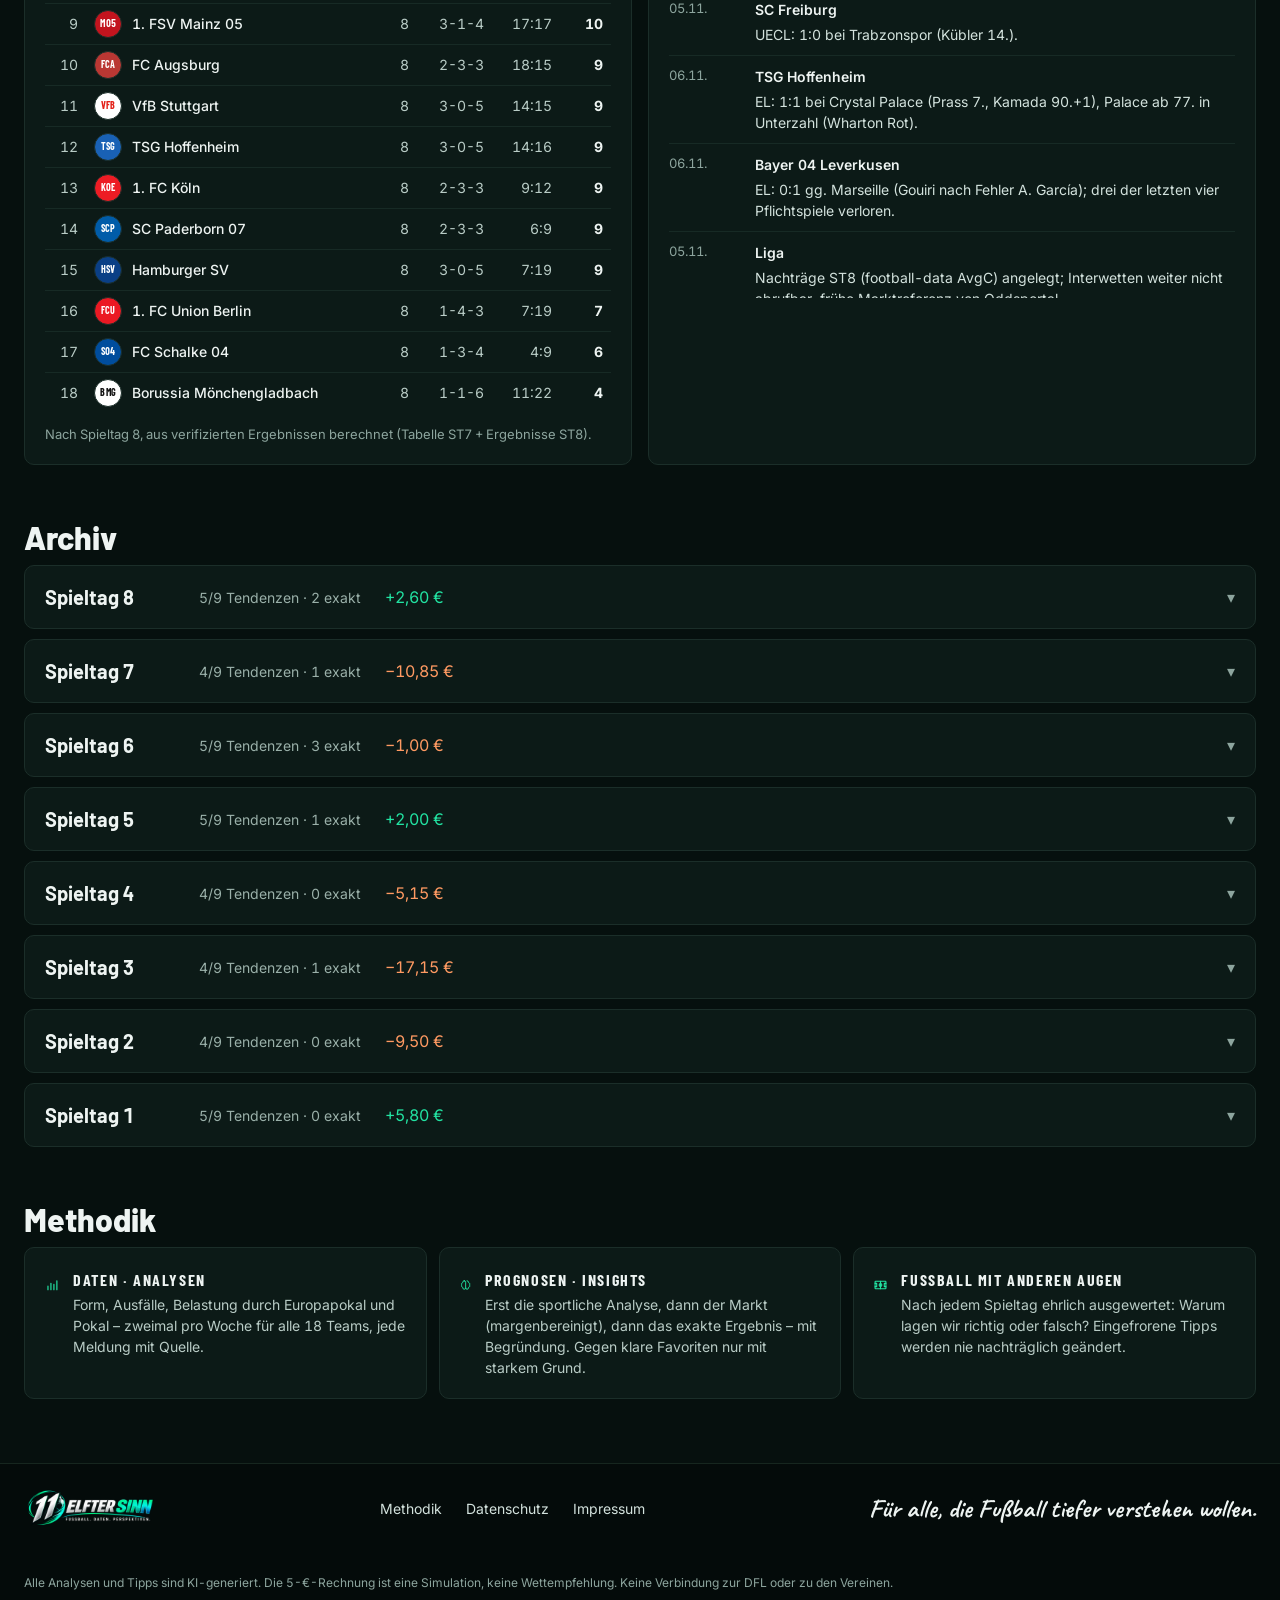
==== commit 0942cf71: "App-Icon (11-Emblem) und Web-App-Manifest für den Homescreen Co-Authored-By: Claude Opus 5.5 <norepl" ====
--- a/index.html
+++ b/index.html
@@ -9,7 +9,12 @@
   <meta property="og:description" content="Mehr als Tipps. Fußball verstehen.">
   <meta property="og:image" content="https://elftersinn.de/assets/header.jpg">
   <meta name="theme-color" content="#06100E">
-  <link rel="icon" href="assets/icon.png">
+  <link rel="icon" type="image/png" sizes="32x32" href="assets/favicon-32.png">
+  <link rel="icon" type="image/png" sizes="48x48" href="assets/favicon-48.png">
+  <link rel="apple-touch-icon" href="assets/apple-touch-icon.png">
+  <link rel="manifest" href="manifest.webmanifest">
+  <meta name="apple-mobile-web-app-title" content="ELFTER SINN">
+  <meta name="application-name" content="ELFTER SINN">
   <link rel="stylesheet" href="css/style.css">
 </head>
 <body>
